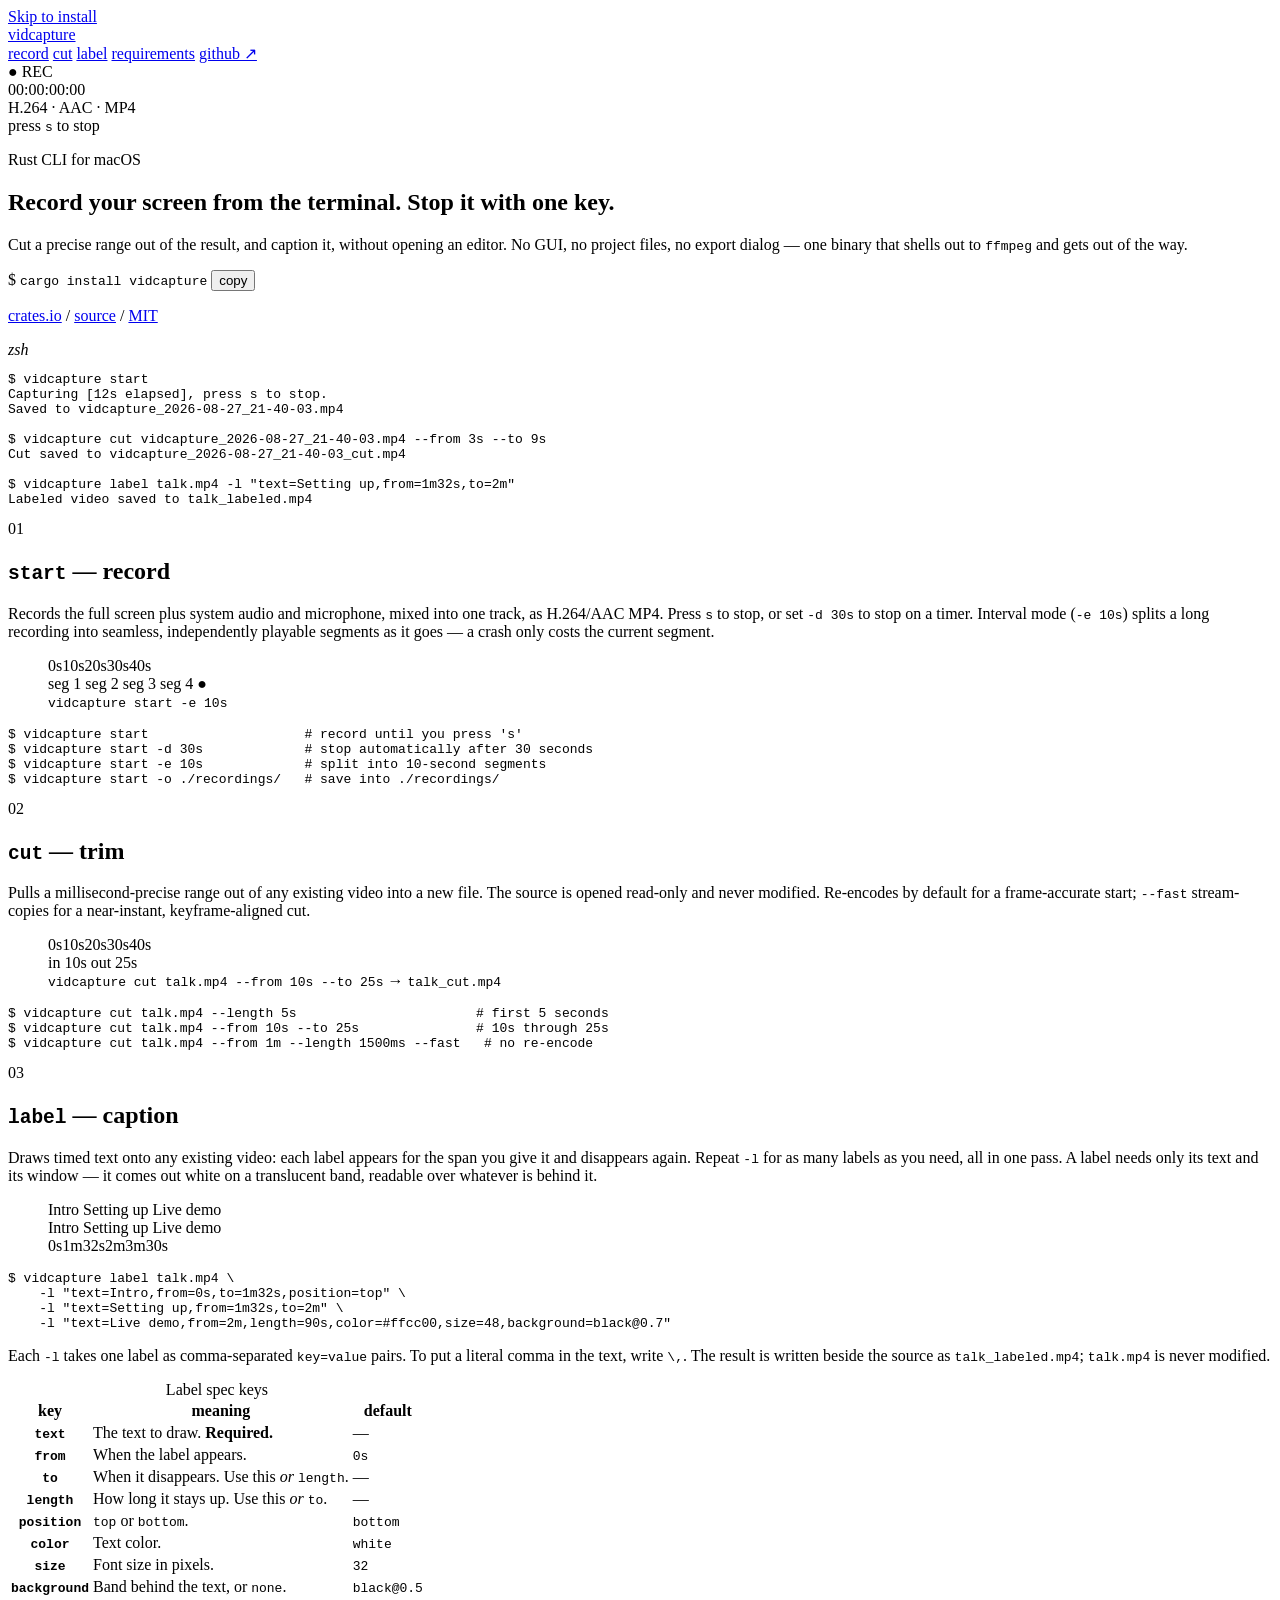
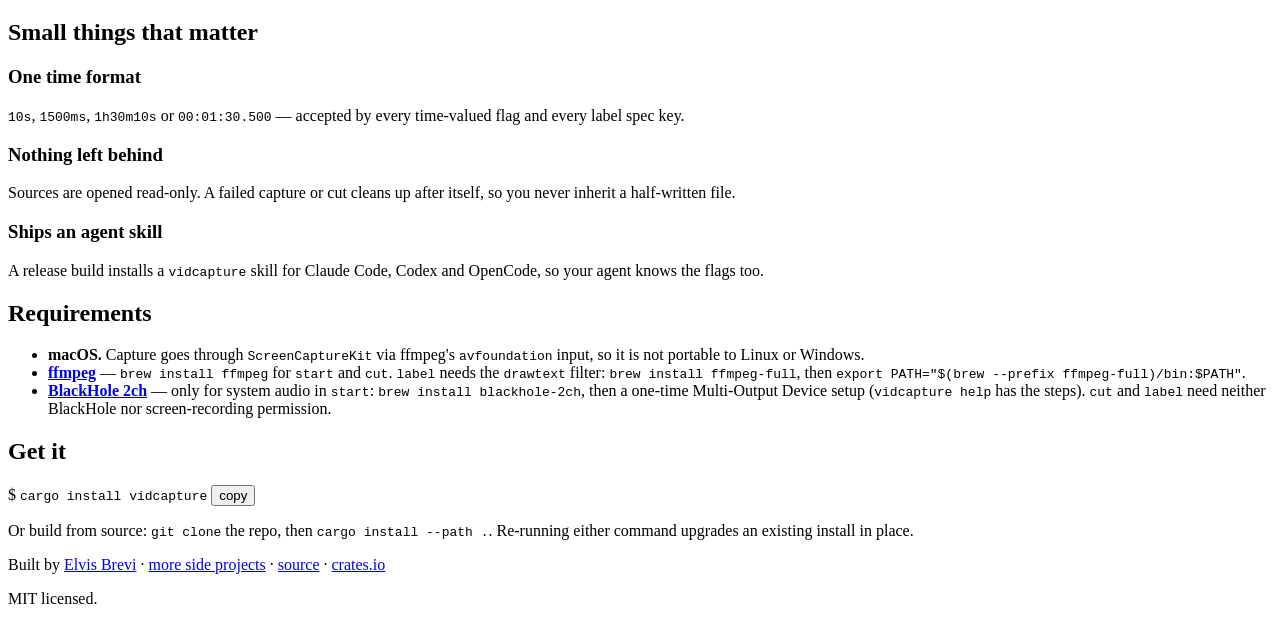
==== landing/public/index.html @ bbf9a778 "Add a Cloudflare Pages landing for vidcapture.elvisbrevi.cl Replaces the GitHub Pages site (elvisbre" ====
<!doctype html>
<html lang="en">
<head>
<meta charset="utf-8">
<meta name="viewport" content="width=device-width, initial-scale=1">
<title>vidcapture — record, cut and label your screen from the terminal</title>
<meta name="description" content="A Rust CLI that records your macOS screen and audio from the terminal. Stop with one key, cut a precise range, and burn in timed labels — no GUI, no project files, no export dialog.">
<link rel="canonical" href="https://vidcapture.elvisbrevi.cl/">
<meta property="og:type" content="website">
<meta property="og:title" content="vidcapture">
<meta property="og:description" content="Record your screen and audio from the terminal. Stop it with one key. Cut a precise range out of the result, and caption it, without opening an editor.">
<meta property="og:url" content="https://vidcapture.elvisbrevi.cl/">
<meta name="twitter:card" content="summary">
<meta name="theme-color" content="#0e0f11" media="(prefers-color-scheme: dark)">
<meta name="theme-color" content="#f4f2ed" media="(prefers-color-scheme: light)">
<link rel="icon" href="/favicon.svg" type="image/svg+xml">
<link rel="stylesheet" href="/styles.css">
</head>
<body>

<a class="skip" href="#install">Skip to install</a>

<header class="site-head">
  <div class="wrap head-inner">
    <a class="brand" href="/"><span class="dot" aria-hidden="true"></span>vidcapture</a>
    <nav aria-label="Sections">
      <a href="#record">record</a>
      <a href="#cut">cut</a>
      <a href="#label">label</a>
      <a href="#requirements">requirements</a>
      <a href="https://github.com/elvisbrevi/vidcapture">github ↗</a>
    </nav>
  </div>
</header>

<main>

  <!-- Hero: the page opens inside a recording viewfinder. -->
  <section class="wrap">
    <div class="viewfinder">
      <div class="hud hud-tl" aria-hidden="true"><span class="rec">● REC</span></div>
      <div class="hud hud-tr" aria-hidden="true"><span id="timecode">00:00:00:00</span></div>
      <div class="hud hud-bl" aria-hidden="true">H.264 · AAC · MP4</div>
      <div class="hud hud-br" aria-hidden="true">press <kbd>s</kbd> to stop</div>

      <div class="hero">
        <p class="eyebrow">Rust CLI for macOS</p>
        <h1>Record your screen from the terminal. Stop&nbsp;it with one key.</h1>
        <p class="lede">
          Cut a precise range out of the result, and caption it, without opening
          an editor. No GUI, no project files, no export dialog — one binary that
          shells out to <code>ffmpeg</code> and gets out of the way.
        </p>

        <div id="install" class="cmd">
          <span class="p" aria-hidden="true">$</span>
          <code>cargo install vidcapture</code>
          <button type="button" class="copy" data-copy="cargo install vidcapture">copy</button>
        </div>

        <p class="hero-links">
          <a href="https://crates.io/crates/vidcapture">crates.io</a>
          <span aria-hidden="true">/</span>
          <a href="https://github.com/elvisbrevi/vidcapture">source</a>
          <span aria-hidden="true">/</span>
          <a href="https://github.com/elvisbrevi/vidcapture/blob/main/LICENSE">MIT</a>
        </p>
      </div>
    </div>
  </section>

  <section class="wrap" aria-label="Example session">
    <div class="terminal">
      <div class="term-bar" aria-hidden="true"><span></span><span></span><span></span><em>zsh</em></div>
<pre><code><span class="p">$</span> vidcapture start
<span class="o">Capturing [12s elapsed], press s to stop.</span>
<span class="o">Saved to vidcapture_2026-08-27_21-40-03.mp4</span>

<span class="p">$</span> vidcapture cut vidcapture_2026-08-27_21-40-03.mp4 --from 3s --to 9s
<span class="o">Cut saved to vidcapture_2026-08-27_21-40-03_cut.mp4</span>

<span class="p">$</span> vidcapture label talk.mp4 -l "text=Setting up,from=1m32s,to=2m"
<span class="o">Labeled video saved to talk_labeled.mp4</span></code></pre>
    </div>
  </section>

  <!-- 01 · start -->
  <section id="record" class="wrap step">
    <header class="step-head">
      <span class="step-n">01</span>
      <h2><code>start</code> — record</h2>
    </header>
    <p>
      Records the full screen plus system audio and microphone, mixed into one
      track, as H.264/AAC MP4. Press <kbd>s</kbd> to stop, or set
      <code>-d 30s</code> to stop on a timer. Interval mode (<code>-e 10s</code>)
      splits a long recording into seamless, independently playable segments as
      it goes — a crash only costs the current segment.
    </p>

    <figure class="track" aria-label="Interval mode: a 40 second recording split into four 10 second segments">
      <div class="ruler" aria-hidden="true"><span style="--at:0%">0s</span><span style="--at:25%">10s</span><span style="--at:50%">20s</span><span style="--at:75%">30s</span><span style="--at:100%">40s</span></div>
      <div class="lane">
        <span class="clip rec-clip" style="--a:0%;--b:25%">seg 1</span>
        <span class="clip rec-clip" style="--a:25%;--b:50%">seg 2</span>
        <span class="clip rec-clip" style="--a:50%;--b:75%">seg 3</span>
        <span class="clip rec-clip live" style="--a:75%;--b:100%">seg 4 ●</span>
      </div>
      <figcaption><code>vidcapture start -e 10s</code></figcaption>
    </figure>

<pre class="snippet"><code><span class="p">$</span> vidcapture start                    <span class="m"># record until you press 's'</span>
<span class="p">$</span> vidcapture start -d 30s             <span class="m"># stop automatically after 30 seconds</span>
<span class="p">$</span> vidcapture start -e 10s             <span class="m"># split into 10-second segments</span>
<span class="p">$</span> vidcapture start -o ./recordings/   <span class="m"># save into ./recordings/</span></code></pre>
  </section>

  <!-- 02 · cut -->
  <section id="cut" class="wrap step">
    <header class="step-head">
      <span class="step-n">02</span>
      <h2><code>cut</code> — trim</h2>
    </header>
    <p>
      Pulls a millisecond-precise range out of any existing video into a new
      file. The source is opened read-only and never modified. Re-encodes by
      default for a frame-accurate start; <code>--fast</code> stream-copies for a
      near-instant, keyframe-aligned cut.
    </p>

    <figure class="track" aria-label="Cutting from 10 seconds to 25 seconds out of a 40 second video">
      <div class="ruler" aria-hidden="true"><span style="--at:0%">0s</span><span style="--at:25%">10s</span><span style="--at:50%">20s</span><span style="--at:75%">30s</span><span style="--at:100%">40s</span></div>
      <div class="lane">
        <span class="clip src-clip" style="--a:0%;--b:100%"></span>
        <span class="range" style="--a:25%;--b:62.5%">
          <span class="mark in">in 10s</span>
          <span class="mark out">out 25s</span>
        </span>
      </div>
      <figcaption><code>vidcapture cut talk.mp4 --from 10s --to 25s</code> → <code>talk_cut.mp4</code></figcaption>
    </figure>

<pre class="snippet"><code><span class="p">$</span> vidcapture cut talk.mp4 --length 5s                       <span class="m"># first 5 seconds</span>
<span class="p">$</span> vidcapture cut talk.mp4 --from 10s --to 25s               <span class="m"># 10s through 25s</span>
<span class="p">$</span> vidcapture cut talk.mp4 --from 1m --length 1500ms --fast   <span class="m"># no re-encode</span></code></pre>
  </section>

  <!-- 03 · label -->
  <section id="label" class="wrap step">
    <header class="step-head">
      <span class="step-n">03</span>
      <h2><code>label</code> — caption</h2>
    </header>
    <p>
      Draws timed text onto any existing video: each label appears for the span
      you give it and disappears again. Repeat <code>-l</code> for as many labels
      as you need, all in one pass. A label needs only its text and its window —
      it comes out white on a translucent band, readable over whatever is behind it.
    </p>

    <figure class="player" aria-label="Preview: three labels appearing in turn as the playhead moves across a 3 minute 30 second video">
      <div class="screen" aria-hidden="true">
        <div class="screen-ui">
          <span></span><span></span><span></span><span></span>
        </div>
        <span class="caption cap-1 top">Intro</span>
        <span class="caption cap-2">Setting up</span>
        <span class="caption cap-3 big">Live demo</span>
      </div>
      <div class="lane label-lane" aria-hidden="true">
        <span class="clip lbl-clip" style="--a:0%;--b:43.8%">Intro</span>
        <span class="clip lbl-clip" style="--a:43.8%;--b:57.1%">Setting up</span>
        <span class="clip lbl-clip alt" style="--a:57.1%;--b:100%">Live demo</span>
        <span class="playhead"></span>
      </div>
      <div class="ruler" aria-hidden="true"><span style="--at:0%">0s</span><span style="--at:43.8%">1m32s</span><span style="--at:57.1%">2m</span><span style="--at:100%">3m30s</span></div>
    </figure>

<pre class="snippet"><code><span class="p">$</span> vidcapture label talk.mp4 \
    -l "text=Intro,from=0s,to=1m32s,position=top" \
    -l "text=Setting up,from=1m32s,to=2m" \
    -l "text=Live demo,from=2m,length=90s,color=#ffcc00,size=48,background=black@0.7"</code></pre>

    <p class="note">
      Each <code>-l</code> takes one label as comma-separated
      <code>key=value</code> pairs. To put a literal comma in the text, write
      <code>\,</code>. The result is written beside the source as
      <code>talk_labeled.mp4</code>; <code>talk.mp4</code> is never modified.
    </p>

    <div class="table-scroll">
      <table>
        <caption>Label spec keys</caption>
        <thead>
          <tr><th scope="col">key</th><th scope="col">meaning</th><th scope="col">default</th></tr>
        </thead>
        <tbody>
          <tr><th scope="row"><code>text</code></th><td>The text to draw. <strong>Required.</strong></td><td>—</td></tr>
          <tr><th scope="row"><code>from</code></th><td>When the label appears.</td><td><code>0s</code></td></tr>
          <tr><th scope="row"><code>to</code></th><td>When it disappears. Use this <em>or</em> <code>length</code>.</td><td>—</td></tr>
          <tr><th scope="row"><code>length</code></th><td>How long it stays up. Use this <em>or</em> <code>to</code>.</td><td>—</td></tr>
          <tr><th scope="row"><code>position</code></th><td><code>top</code> or <code>bottom</code>.</td><td><code>bottom</code></td></tr>
          <tr><th scope="row"><code>color</code></th><td>Text color.</td><td><code>white</code></td></tr>
          <tr><th scope="row"><code>size</code></th><td>Font size in pixels.</td><td><code>32</code></td></tr>
          <tr><th scope="row"><code>background</code></th><td>Band behind the text, or <code>none</code>.</td><td><code>black@0.5</code></td></tr>
        </tbody>
      </table>
    </div>
  </section>

  <section class="wrap" aria-labelledby="details-h">
    <h2 id="details-h" class="section-h">Small things that matter</h2>
    <div class="grid">
      <article>
        <h3>One time format</h3>
        <p>
          <code>10s</code>, <code>1500ms</code>, <code>1h30m10s</code> or
          <code>00:01:30.500</code> — accepted by every time-valued flag and every
          label spec key.
        </p>
      </article>
      <article>
        <h3>Nothing left behind</h3>
        <p>
          Sources are opened read-only. A failed capture or cut cleans up after
          itself, so you never inherit a half-written file.
        </p>
      </article>
      <article>
        <h3>Ships an agent skill</h3>
        <p>
          A release build installs a <code>vidcapture</code> skill for Claude
          Code, Codex and OpenCode, so your agent knows the flags too.
        </p>
      </article>
    </div>
  </section>

  <section id="requirements" class="wrap" aria-labelledby="req-h">
    <h2 id="req-h" class="section-h">Requirements</h2>
    <ul class="reqs">
      <li>
        <strong>macOS.</strong> Capture goes through <code>ScreenCaptureKit</code>
        via ffmpeg's <code>avfoundation</code> input, so it is not portable to
        Linux or Windows.
      </li>
      <li>
        <strong><a href="https://ffmpeg.org">ffmpeg</a></strong> —
        <code>brew install ffmpeg</code> for <code>start</code> and
        <code>cut</code>. <code>label</code> needs the <code>drawtext</code>
        filter: <code>brew install ffmpeg-full</code>, then
        <code>export PATH="$(brew --prefix ffmpeg-full)/bin:$PATH"</code>.
      </li>
      <li>
        <strong><a href="https://github.com/ExistentialAudio/BlackHole">BlackHole 2ch</a></strong>
        — only for system audio in <code>start</code>:
        <code>brew install blackhole-2ch</code>, then a one-time Multi-Output
        Device setup (<code>vidcapture help</code> has the steps).
        <code>cut</code> and <code>label</code> need neither BlackHole nor
        screen-recording permission.
      </li>
    </ul>
  </section>

  <section class="wrap closing" aria-labelledby="get-h">
    <h2 id="get-h" class="section-h">Get it</h2>
    <div class="cmd">
      <span class="p" aria-hidden="true">$</span>
      <code>cargo install vidcapture</code>
      <button type="button" class="copy" data-copy="cargo install vidcapture">copy</button>
    </div>
    <p class="note">
      Or build from source: <code>git clone</code> the repo, then
      <code>cargo install --path .</code>. Re-running either command upgrades an
      existing install in place.
    </p>
  </section>

</main>

<footer class="site-foot">
  <div class="wrap foot-inner">
    <p>
      Built by <a href="https://www.elvisbrevi.cl">Elvis Brevi</a> ·
      <a href="https://www.elvisbrevi.cl/side-projects">more side projects</a> ·
      <a href="https://github.com/elvisbrevi/vidcapture">source</a> ·
      <a href="https://crates.io/crates/vidcapture">crates.io</a>
    </p>
    <p class="fine">MIT licensed.</p>
  </div>
</footer>

<script src="/main.js" defer></script>
</body>
</html>
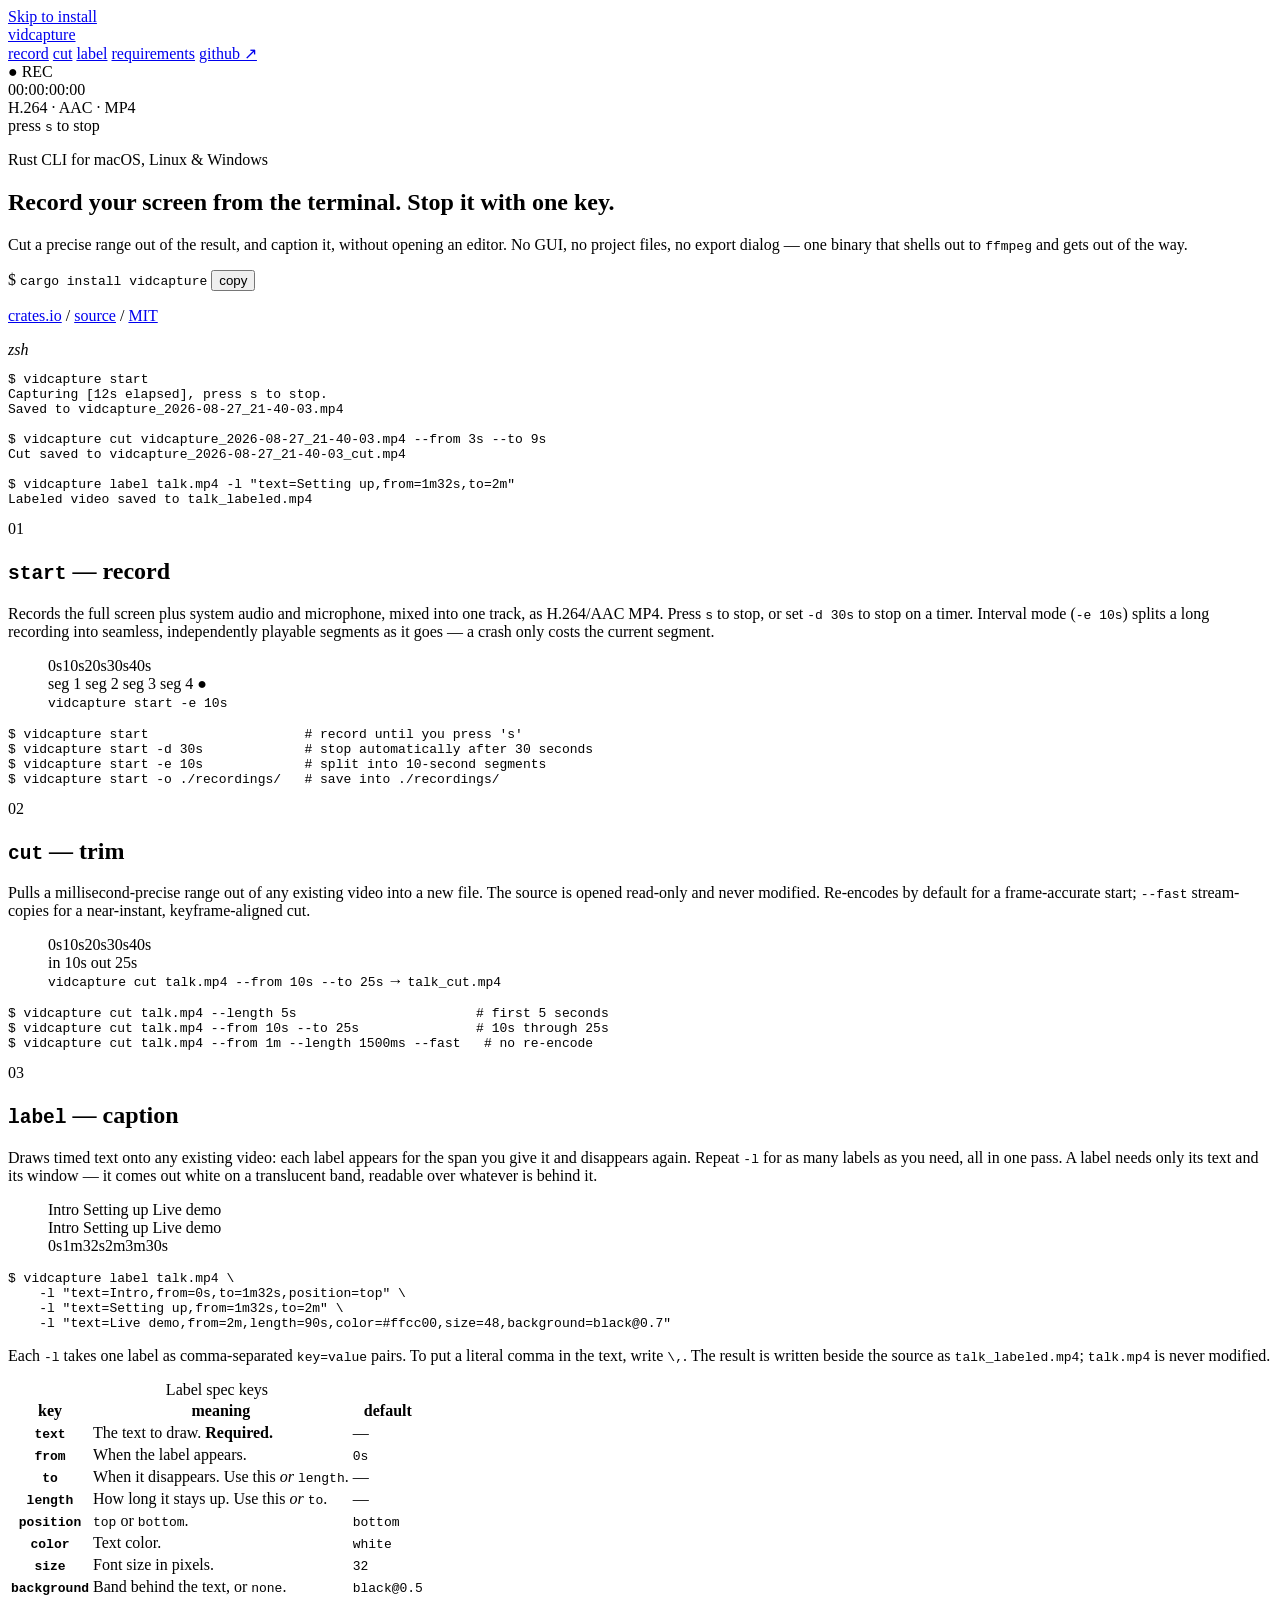
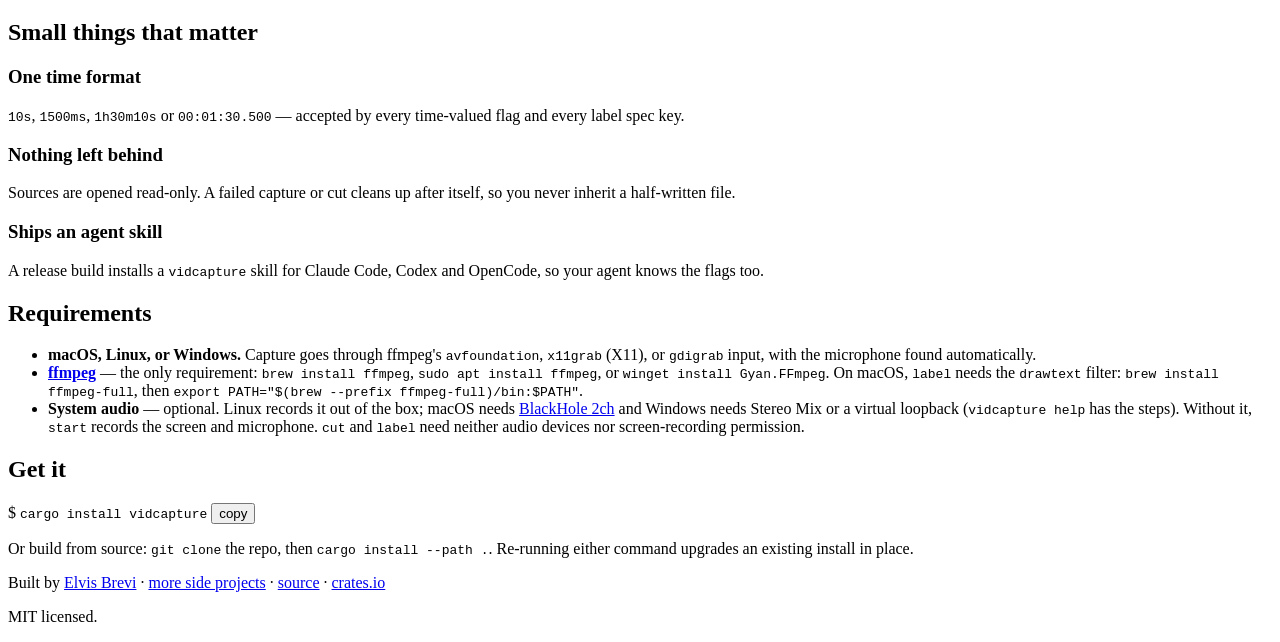
==== commit 9219803c: "Record on macOS, Linux, and Windows; make BlackHole optional `vidcapture start` now picks the ffmpeg" ====
--- a/landing/public/index.html
+++ b/landing/public/index.html
@@ -4,7 +4,7 @@
 <meta charset="utf-8">
 <meta name="viewport" content="width=device-width, initial-scale=1">
 <title>vidcapture — record, cut and label your screen from the terminal</title>
-<meta name="description" content="A Rust CLI that records your macOS screen and audio from the terminal. Stop with one key, cut a precise range, and burn in timed labels — no GUI, no project files, no export dialog.">
+<meta name="description" content="A Rust CLI that records your screen and audio from the terminal on macOS, Linux, and Windows. Stop with one key, cut a precise range, and burn in timed labels — no GUI, no project files, no export dialog.">
 <link rel="canonical" href="https://vidcapture.elvisbrevi.cl/">
 <meta property="og:type" content="website">
 <meta property="og:title" content="vidcapture">
@@ -44,7 +44,7 @@
       <div class="hud hud-br" aria-hidden="true">press <kbd>s</kbd> to stop</div>
 
       <div class="hero">
-        <p class="eyebrow">Rust CLI for macOS</p>
+        <p class="eyebrow">Rust CLI for macOS, Linux &amp; Windows</p>
         <h1>Record your screen from the terminal. Stop&nbsp;it with one key.</h1>
         <p class="lede">
           Cut a precise range out of the result, and caption it, without opening
@@ -240,23 +240,27 @@
     <h2 id="req-h" class="section-h">Requirements</h2>
     <ul class="reqs">
       <li>
-        <strong>macOS.</strong> Capture goes through <code>ScreenCaptureKit</code>
-        via ffmpeg's <code>avfoundation</code> input, so it is not portable to
-        Linux or Windows.
+        <strong>macOS, Linux, or Windows.</strong> Capture goes through
+        ffmpeg's <code>avfoundation</code>, <code>x11grab</code> (X11), or
+        <code>gdigrab</code> input, with the microphone found automatically.
       </li>
       <li>
-        <strong><a href="https://ffmpeg.org">ffmpeg</a></strong> —
-        <code>brew install ffmpeg</code> for <code>start</code> and
-        <code>cut</code>. <code>label</code> needs the <code>drawtext</code>
-        filter: <code>brew install ffmpeg-full</code>, then
+        <strong><a href="https://ffmpeg.org">ffmpeg</a></strong> — the only
+        requirement: <code>brew install ffmpeg</code>,
+        <code>sudo apt install ffmpeg</code>, or
+        <code>winget install Gyan.FFmpeg</code>. On macOS, <code>label</code>
+        needs the <code>drawtext</code> filter:
+        <code>brew install ffmpeg-full</code>, then
         <code>export PATH="$(brew --prefix ffmpeg-full)/bin:$PATH"</code>.
       </li>
       <li>
-        <strong><a href="https://github.com/ExistentialAudio/BlackHole">BlackHole 2ch</a></strong>
-        — only for system audio in <code>start</code>:
-        <code>brew install blackhole-2ch</code>, then a one-time Multi-Output
-        Device setup (<code>vidcapture help</code> has the steps).
-        <code>cut</code> and <code>label</code> need neither BlackHole nor
+        <strong>System audio</strong> — optional. Linux records it out of the
+        box; macOS needs
+        <a href="https://github.com/ExistentialAudio/BlackHole">BlackHole 2ch</a>
+        and Windows needs Stereo Mix or a virtual loopback
+        (<code>vidcapture help</code> has the steps). Without it,
+        <code>start</code> records the screen and microphone.
+        <code>cut</code> and <code>label</code> need neither audio devices nor
         screen-recording permission.
       </li>
     </ul>
